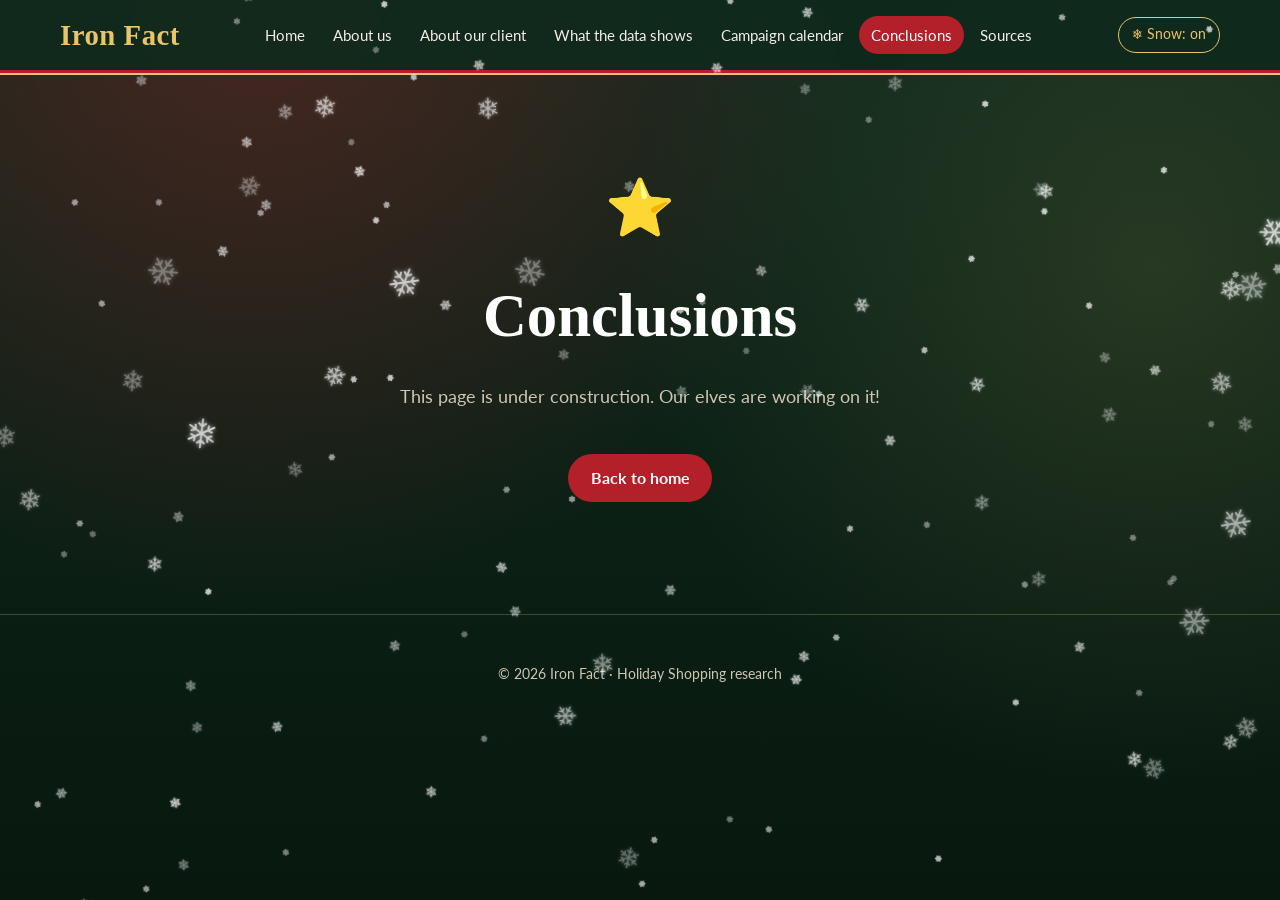
==== website/conclusions.html @ ef0b610b "Update holiday analysis and datasets" ====
<!DOCTYPE html>
<html lang="en">
<head>
  <meta charset="UTF-8">
  <meta name="viewport" content="width=device-width, initial-scale=1.0">
  <title>Conclusions | Iron Fact</title>
  <link rel="preconnect" href="https://fonts.googleapis.com">
  <link rel="preconnect" href="https://fonts.gstatic.com" crossorigin>
  <link href="https://fonts.googleapis.com/css2?family=Lato:wght@300;400;700&family=Mountains+of+Christmas:wght@700&display=swap" rel="stylesheet">
  <link rel="stylesheet" href="css/style.css">
  <script src="js/snow.js" defer></script>
</head>
<body>
  <header class="site-header">
    <div class="header-inner">
      <a class="brand" href="index.html">Iron Fact</a>
      <nav class="main-nav" aria-label="Main">
        <ul>
          <li><a href="index.html">Home</a></li>
          <li><a href="about-us.html">About us</a></li>
          <li><a href="about-client.html">About our client</a></li>
          <li><a href="data.html">What the data shows</a></li>
          <li><a href="calendar.html">Campaign calendar</a></li>
          <li><a href="conclusions.html" aria-current="page">Conclusions</a></li>
          <li><a href="sources.html">Sources</a></li>
        </ul>
      </nav>
      <button type="button" class="snow-toggle" data-snow-toggle aria-pressed="true">❄ Snow: on</button>
    </div>
  </header>

  <main>
    <section class="construction">
      <span class="badge" aria-hidden="true">⭐</span>
      <h1>Conclusions</h1>
      <p>This page is under construction. Our elves are working on it!</p>
      <a class="btn" href="index.html">Back to home</a>
    </section>
  </main>

  <footer class="site-footer">
    <p>&copy; 2026 Iron Fact &middot; Holiday Shopping research</p>
  </footer>
</body>
</html>
---- website/css/style.css ----
:root {
  --green-dark: #0f2a1d;
  --green: #1b4d33;
  --red: #b3202a;
  --red-dark: #7d1219;
  --gold: #e8c46a;
  --cream: #fbf6ec;
  --text: #f4efe4;
  --muted: #cfc6b4;
  --radius: 14px;
}

* {
  box-sizing: border-box;
}

html,
body {
  margin: 0;
}

body {
  font-family: "Lato", system-ui, -apple-system, "Segoe UI", sans-serif;
  color: var(--text);
  background:
    radial-gradient(circle at 20% 0%, rgba(179, 32, 42, 0.35), transparent 45%),
    radial-gradient(circle at 90% 30%, rgba(232, 196, 106, 0.12), transparent 40%),
    linear-gradient(180deg, var(--green-dark) 0%, #08180f 100%);
  background-attachment: fixed;
  min-height: 100vh;
  line-height: 1.6;
}

a {
  color: var(--gold);
}

/* Snow overlay: above everything, never blocks interaction */
#snow-overlay {
  position: fixed;
  inset: 0;
  width: 100vw;
  height: 100vh;
  margin: 0;
  padding: 0;
  border: 0;
  background: transparent;
  overflow: hidden;
  pointer-events: none;
  z-index: 2147483647;
}

#snow-overlay::backdrop {
  display: none;
}

/* Header */
.site-header {
  position: sticky;
  top: 0;
  z-index: 100;
  background: rgba(15, 42, 29, 0.92);
  backdrop-filter: blur(6px);
  border-bottom: 3px solid var(--red);
  box-shadow: 0 2px 0 var(--gold);
}

.header-inner {
  max-width: 1200px;
  margin: 0 auto;
  padding: 0.75rem 1.25rem;
  display: flex;
  align-items: center;
  justify-content: space-between;
  gap: 1rem;
  flex-wrap: wrap;
}

.brand {
  font-family: "Mountains of Christmas", Georgia, serif;
  font-size: 1.8rem;
  font-weight: 700;
  color: var(--gold);
  text-decoration: none;
  letter-spacing: 0.5px;
}

.main-nav ul {
  list-style: none;
  margin: 0;
  padding: 0;
  display: flex;
  flex-wrap: wrap;
  gap: 0.25rem;
}

.main-nav a {
  display: block;
  padding: 0.4rem 0.75rem;
  border-radius: 999px;
  color: var(--text);
  text-decoration: none;
  font-size: 0.95rem;
  transition: background 0.2s;
}

.main-nav a:hover,
.main-nav a:focus-visible,
.main-nav a[aria-current="page"] {
  background: var(--red);
  color: #fff;
}

.snow-toggle {
  font: inherit;
  font-size: 0.85rem;
  padding: 0.4rem 0.8rem;
  border-radius: 999px;
  border: 1px solid var(--gold);
  background: transparent;
  color: var(--gold);
  cursor: pointer;
}

.snow-toggle:hover,
.snow-toggle:focus-visible {
  background: var(--gold);
  color: var(--green-dark);
}

/* Layout */
main {
  max-width: 1200px;
  margin: 0 auto;
  padding: 2.5rem 1.25rem 4rem;
}

/* Hero */
.hero {
  display: grid;
  grid-template-columns: 1.2fr 1fr;
  gap: 3rem;
  align-items: center;
}

.eyebrow {
  text-transform: uppercase;
  letter-spacing: 3px;
  font-size: 0.85rem;
  color: var(--gold);
  margin: 0 0 0.5rem;
}

.hero h1 {
  font-family: "Mountains of Christmas", Georgia, serif;
  font-size: clamp(2.6rem, 6vw, 4.5rem);
  line-height: 1.05;
  margin: 0 0 0.75rem;
  color: #fff;
  text-shadow: 0 3px 0 var(--red-dark);
}

.hero .subtitle {
  font-size: clamp(1.2rem, 2.2vw, 1.6rem);
  font-weight: 300;
  margin: 0 0 1.75rem;
  color: var(--cream);
}

.meta {
  display: grid;
  gap: 0.75rem;
  margin: 0;
}

.meta div {
  border-left: 4px solid var(--red);
  padding-left: 0.9rem;
}

.meta dt {
  font-size: 0.8rem;
  text-transform: uppercase;
  letter-spacing: 2px;
  color: var(--gold);
}

.meta dd {
  margin: 0;
  font-size: 1.1rem;
}

.hero-figure {
  margin: 0;
  justify-self: center;
  position: relative;
  padding: 12px;
  background: linear-gradient(135deg, var(--gold), #b8913a);
  border-radius: var(--radius);
  box-shadow: 0 20px 50px rgba(0, 0, 0, 0.5);
  transform: rotate(1.5deg);
}

.hero-figure img {
  display: block;
  width: 100%;
  max-width: 420px;
  height: auto;
  border-radius: calc(var(--radius) - 6px);
}

.hero-figure::before {
  content: "";
  position: absolute;
  top: -18px;
  left: 50%;
  width: 46px;
  height: 46px;
  transform: translateX(-50%) rotate(45deg);
  background: var(--red);
  border-radius: 6px 0 6px 0;
  box-shadow: 0 4px 10px rgba(0, 0, 0, 0.4);
}

/* Brief cards */
.brief {
  display: grid;
  grid-template-columns: repeat(2, 1fr);
  gap: 1.5rem;
  margin-top: 4rem;
}

.card {
  background: rgba(251, 246, 236, 0.06);
  border: 1px solid rgba(232, 196, 106, 0.35);
  border-radius: var(--radius);
  padding: 1.75rem;
}

.card h2 {
  font-family: "Mountains of Christmas", Georgia, serif;
  font-size: 2rem;
  margin: 0 0 0.5rem;
  color: var(--gold);
}

.card p {
  margin: 0;
  font-size: 1.1rem;
}

/* Explore links */
.explore {
  margin-top: 4rem;
}

.explore h2 {
  font-family: "Mountains of Christmas", Georgia, serif;
  font-size: 2.4rem;
  text-align: center;
  margin: 0 0 1.5rem;
  color: #fff;
}

.page-links {
  list-style: none;
  padding: 0;
  margin: 0;
  display: grid;
  grid-template-columns: repeat(3, 1fr);
  gap: 1rem;
}

.page-links a {
  display: flex;
  align-items: center;
  gap: 0.75rem;
  height: 100%;
  padding: 1.25rem 1.5rem;
  border-radius: var(--radius);
  background: linear-gradient(135deg, var(--red), var(--red-dark));
  color: #fff;
  text-decoration: none;
  font-size: 1.1rem;
  font-weight: 700;
  border: 2px solid transparent;
  transition: transform 0.2s, border-color 0.2s;
}

.page-links a:nth-child(even),
.page-links li:nth-child(even) a {
  background: linear-gradient(135deg, var(--green), #123823);
}

.page-links a:hover,
.page-links a:focus-visible {
  transform: translateY(-3px);
  border-color: var(--gold);
}

.page-links .icon {
  font-size: 1.5rem;
}

/* Under construction pages */
.construction {
  text-align: center;
  max-width: 640px;
  margin: 3rem auto;
}

.construction h1 {
  font-family: "Mountains of Christmas", Georgia, serif;
  font-size: clamp(2.4rem, 6vw, 3.8rem);
  margin: 0 0 1rem;
  color: #fff;
}

.construction .badge {
  display: inline-block;
  font-size: 3.5rem;
  margin-bottom: 1rem;
}

.construction p {
  font-size: 1.15rem;
  color: var(--muted);
}

.btn {
  display: inline-block;
  margin-top: 1.5rem;
  padding: 0.7rem 1.4rem;
  border-radius: 999px;
  background: var(--red);
  color: #fff;
  text-decoration: none;
  font-weight: 700;
}

.btn:hover,
.btn:focus-visible {
  background: var(--red-dark);
}

/* About us */
.page-intro {
  max-width: 800px;
}

.page-intro h1 {
  font-family: "Mountains of Christmas", Georgia, serif;
  font-size: clamp(2.6rem, 6vw, 4.5rem);
  line-height: 1.05;
  margin: 0 0 1rem;
  color: #fff;
  text-shadow: 0 3px 0 var(--red-dark);
}

.lead {
  font-size: clamp(1.15rem, 2vw, 1.4rem);
  font-weight: 300;
  color: var(--cream);
  margin: 0;
}

.facts {
  display: grid;
  grid-template-columns: repeat(3, 1fr);
  gap: 1rem;
  margin-top: 3rem;
}

.fact {
  text-align: center;
  padding: 1.5rem 1rem;
  border-radius: var(--radius);
  background: linear-gradient(135deg, var(--red), var(--red-dark));
  border: 2px solid var(--gold);
}

.fact-value {
  display: block;
  font-family: "Mountains of Christmas", Georgia, serif;
  font-size: 2.8rem;
  line-height: 1.1;
  color: var(--gold);
}

.fact-label {
  text-transform: uppercase;
  letter-spacing: 2px;
  font-size: 0.85rem;
}

.team {
  list-style: none;
  padding: 0;
  margin: 0;
  display: grid;
  grid-template-columns: repeat(3, 1fr);
  gap: 1.5rem;
}

.team-member {
  text-align: center;
  padding: 2rem 1.5rem;
  border-radius: var(--radius);
  background: rgba(251, 246, 236, 0.06);
  border: 1px solid rgba(232, 196, 106, 0.35);
}

.avatar {
  display: inline-grid;
  place-items: center;
  width: 96px;
  height: 96px;
  border-radius: 50%;
  font-size: 3rem;
  background: var(--green);
  border: 3px solid var(--gold);
}

img.avatar {
  display: inline-block;
  object-fit: cover;
  vertical-align: top;
}

.team-member h3 {
  margin: 1rem 0 0.25rem;
  font-size: 1.25rem;
  color: #fff;
}

.role {
  margin: 0;
  color: var(--gold);
}

/* About our client */
.card-wide {
  grid-column: 1 / -1;
}

.card h3 {
  margin: 0 0 0.5rem;
  font-size: 1.3rem;
  color: var(--gold);
}

.grid-3 {
  display: grid;
  grid-template-columns: repeat(3, 1fr);
  gap: 1.5rem;
}

.hypotheses {
  list-style: none;
  counter-reset: hypothesis;
  padding: 0;
  margin: 0;
  display: grid;
  grid-template-columns: repeat(3, 1fr);
  gap: 1.5rem;
}

.hypotheses li {
  counter-increment: hypothesis;
  padding: 1.5rem;
  border-radius: var(--radius);
  background: linear-gradient(135deg, var(--red), var(--red-dark));
  border: 2px solid var(--gold);
  font-size: 1.1rem;
  font-weight: 700;
}

.hypotheses li::before {
  content: counter(hypothesis);
  display: block;
  font-family: "Mountains of Christmas", Georgia, serif;
  font-size: 2.8rem;
  line-height: 1;
  margin-bottom: 0.5rem;
  color: var(--gold);
}

/* What the data shows */
.chart-card {
  margin: 3rem 0 0;
  padding: 1.75rem;
  border-radius: var(--radius);
  background: var(--cream);
  color: #1f2a24;
  border: 3px solid var(--gold);
  box-shadow: 0 16px 40px rgba(0, 0, 0, 0.45);
}

.chart-card figcaption {
  display: flex;
  align-items: flex-start;
  gap: 1rem;
  margin-bottom: 1rem;
}

.chart-card h2 {
  margin: 0;
  font-size: clamp(1.1rem, 2vw, 1.4rem);
  line-height: 1.35;
  color: var(--green-dark);
}

.chart-number {
  flex: none;
  display: grid;
  place-items: center;
  width: 2.4rem;
  height: 2.4rem;
  border-radius: 50%;
  background: var(--red);
  color: #fff;
  font-weight: 700;
  font-size: 1.1rem;
}

.chart {
  width: 100%;
  min-height: 420px;
}

.chart-tall {
  min-height: 600px;
}

.takeaway {
  margin: 1rem 0 0;
  padding: 0.9rem 1.1rem;
  border-left: 5px solid var(--red);
  background: rgba(179, 32, 42, 0.08);
  border-radius: 0 8px 8px 0;
  font-size: 1.1rem;
  font-weight: 700;
  color: var(--green-dark);
}

@media (max-width: 600px) {
  .chart-card {
    padding: 1rem;
  }
}

/* Footer */
.site-footer {
  text-align: center;
  padding: 2rem 1rem;
  color: var(--muted);
  font-size: 0.9rem;
  border-top: 1px solid rgba(232, 196, 106, 0.25);
}

:focus-visible {
  outline: 3px solid var(--gold);
  outline-offset: 2px;
}

@media (max-width: 900px) {
  .hero {
    grid-template-columns: 1fr;
  }
  .page-links {
    grid-template-columns: repeat(2, 1fr);
  }
  .grid-3,
  .hypotheses {
    grid-template-columns: 1fr;
  }
}

@media (max-width: 600px) {
  .brief,
  .page-links,
  .facts,
  .team {
    grid-template-columns: 1fr;
  }
  .hero-figure {
    transform: none;
  }
}
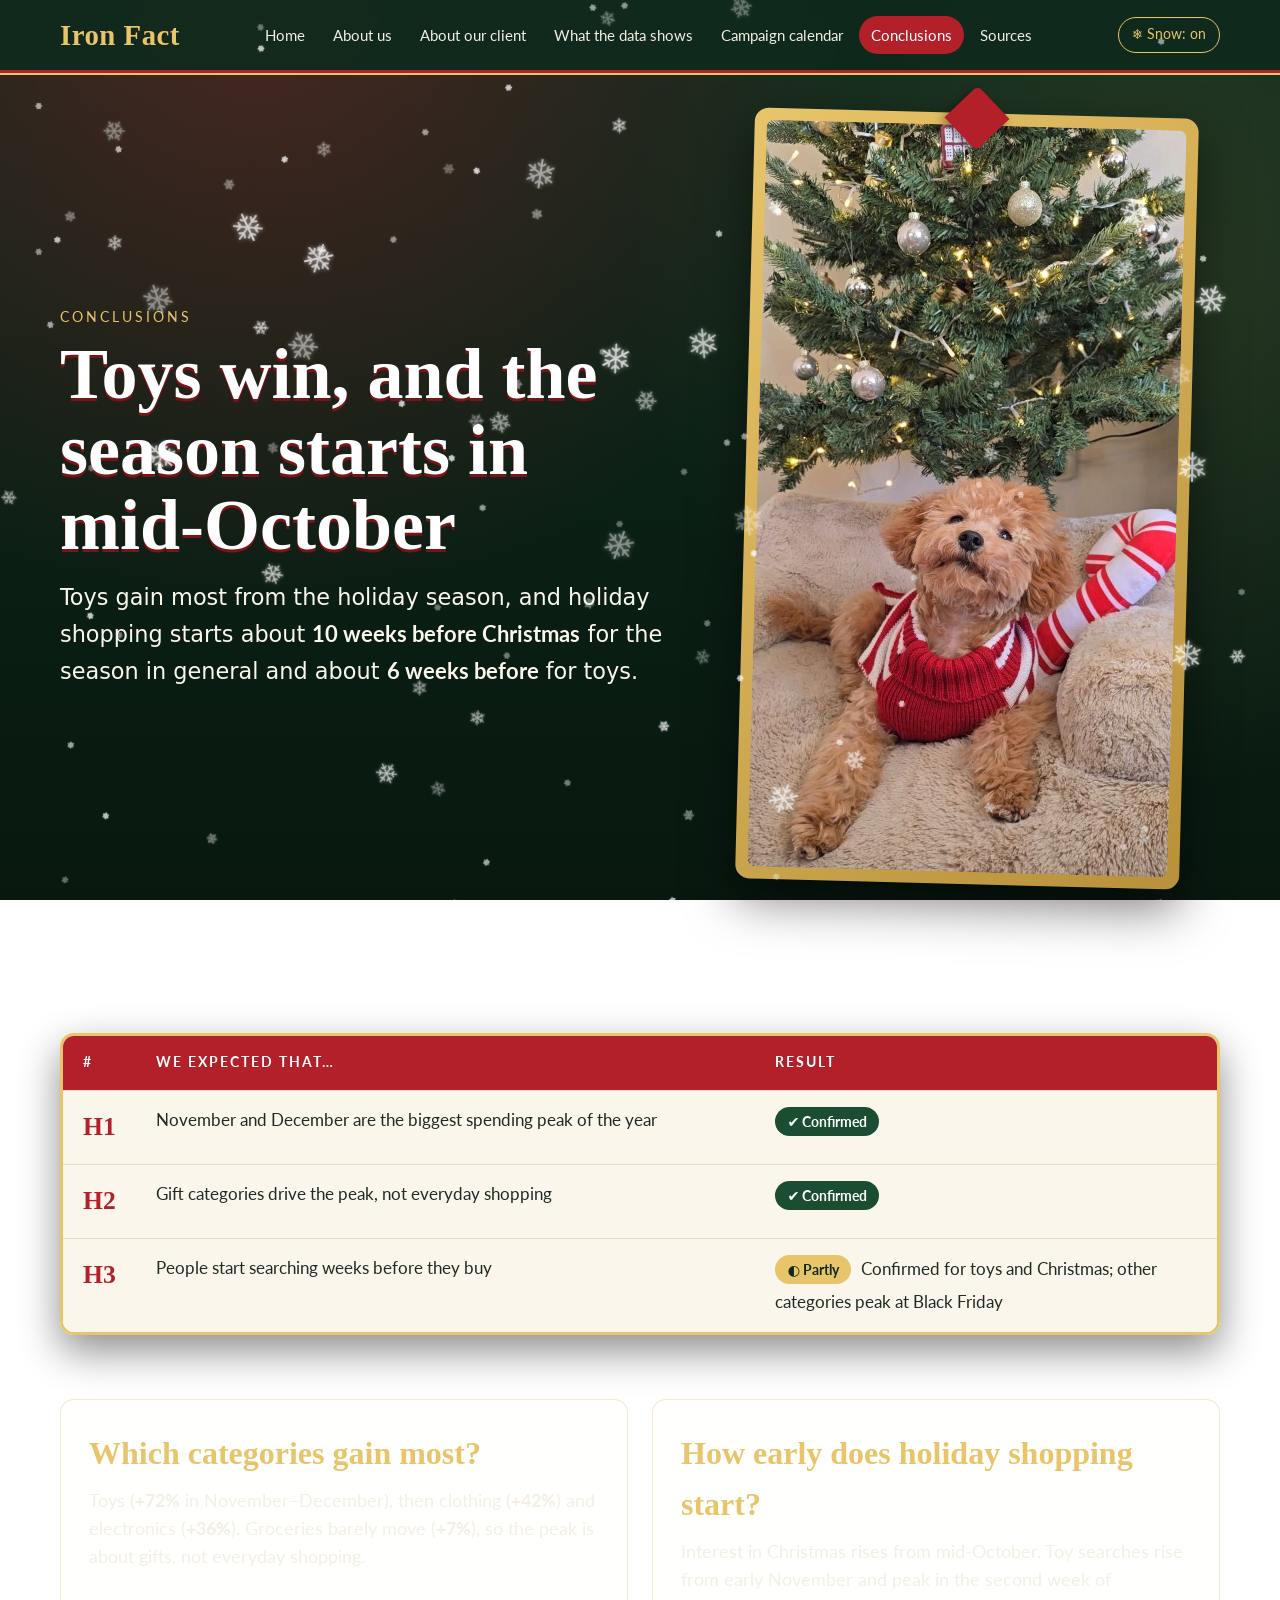
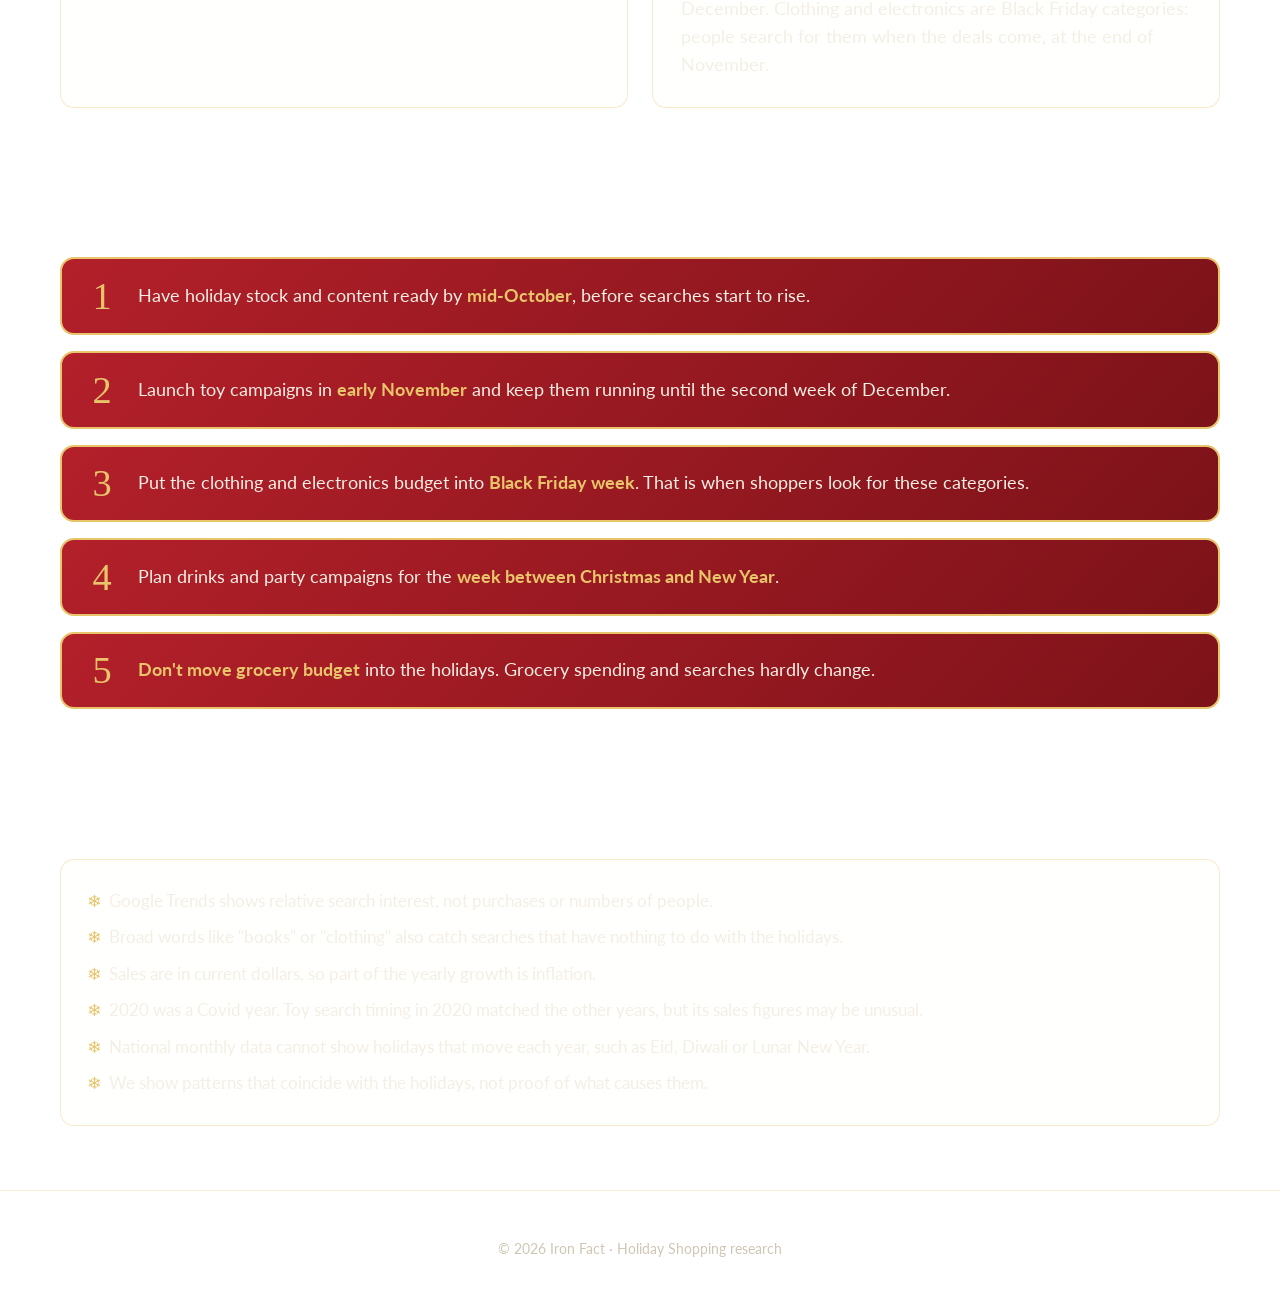
==== commit cdce5bd6: "Update holiday analysis and datasets" ====
--- a/website/conclusions.html
+++ b/website/conclusions.html
@@ -30,11 +30,83 @@
   </header>
 
   <main>
-    <section class="construction">
-      <span class="badge" aria-hidden="true">⭐</span>
-      <h1>Conclusions</h1>
-      <p>This page is under construction. Our elves are working on it!</p>
-      <a class="btn" href="index.html">Back to home</a>
+    <section class="hero">
+      <div class="page-intro">
+        <p class="eyebrow">Conclusions</p>
+        <h1>Toys win, and the season starts in mid-October</h1>
+        <p class="lead">Toys gain most from the holiday season, and holiday shopping starts about <strong>10 weeks before Christmas</strong> for the season in general and about <strong>6 weeks before</strong> for toys.</p>
+      </div>
+      <figure class="hero-figure">
+        <img src="images/IMG_6315.jpg" alt="A fluffy apricot puppy in a red and white striped sweater lying on a cushion under a decorated Christmas tree, next to a candy cane toy" width="720" height="1280">
+      </figure>
+    </section>
+
+    <section class="explore">
+      <h2>Our three hypotheses</h2>
+      <div class="table-wrap">
+        <table class="hypothesis-table">
+          <thead>
+            <tr>
+              <th scope="col">#</th>
+              <th scope="col">We expected that…</th>
+              <th scope="col">Result</th>
+            </tr>
+          </thead>
+          <tbody>
+            <tr>
+              <th scope="row">H1</th>
+              <td>November and December are the biggest spending peak of the year</td>
+              <td><span class="result result-yes">✔ Confirmed</span></td>
+            </tr>
+            <tr>
+              <th scope="row">H2</th>
+              <td>Gift categories drive the peak, not everyday shopping</td>
+              <td><span class="result result-yes">✔ Confirmed</span></td>
+            </tr>
+            <tr>
+              <th scope="row">H3</th>
+              <td>People start searching weeks before they buy</td>
+              <td><span class="result result-partial">◐ Partly</span> Confirmed for toys and Christmas; other categories peak at Black Friday</td>
+            </tr>
+          </tbody>
+        </table>
+      </div>
+    </section>
+
+    <section class="brief" aria-label="Answers to the business question">
+      <article class="card">
+        <h2>Which categories gain most?</h2>
+        <p>Toys (<strong>+72%</strong> in November–December), then clothing (<strong>+42%</strong>) and electronics (<strong>+36%</strong>). Groceries barely move (<strong>+7%</strong>), so the peak is about gifts, not everyday shopping.</p>
+      </article>
+      <article class="card">
+        <h2>How early does holiday shopping start?</h2>
+        <p>Interest in Christmas rises from mid-October. Toy searches rise from early November and peak in the second week of December. Clothing and electronics are Black Friday categories: people search for them when the deals come, at the end of November.</p>
+      </article>
+    </section>
+
+    <section class="explore">
+      <h2>Our recommendations</h2>
+      <ol class="recommendations">
+        <li><span>Have holiday stock and content ready by <strong>mid-October</strong>, before searches start to rise.</span></li>
+        <li><span>Launch toy campaigns in <strong>early November</strong> and keep them running until the second week of December.</span></li>
+        <li><span>Put the clothing and electronics budget into <strong>Black Friday week</strong>. That is when shoppers look for these categories.</span></li>
+        <li><span>Plan drinks and party campaigns for the <strong>week between Christmas and New Year</strong>.</span></li>
+        <li><span><strong>Don't move grocery budget</strong> into the holidays. Grocery spending and searches hardly change.</span></li>
+      </ol>
+    </section>
+
+    <section class="explore">
+      <h2>Limitations</h2>
+      <article class="card limitations">
+        <ul>
+          <li>Google Trends shows relative search interest, not purchases or numbers of people.</li>
+          <li>Broad words like "books" or "clothing" also catch searches that have nothing to do with the holidays.</li>
+          <li>Sales are in current dollars, so part of the yearly growth is inflation.</li>
+          <li>2020 was a Covid year. Toy search timing in 2020 matched the other years, but its sales figures may be unusual.</li>
+          <li>National monthly data cannot show holidays that move each year, such as Eid, Diwali or Lunar New Year.</li>
+          <li>We show patterns that coincide with the holidays, not proof of what causes them.</li>
+        </ul>
+      </article>
     </section>
   </main>
 
--- a/website/css/style.css
+++ b/website/css/style.css
@@ -549,6 +549,197 @@
   }
 }
 
+/* Conclusions */
+.table-wrap {
+  overflow-x: auto;
+  border-radius: var(--radius);
+  border: 3px solid var(--gold);
+  box-shadow: 0 16px 40px rgba(0, 0, 0, 0.45);
+}
+
+.hypothesis-table {
+  width: 100%;
+  border-collapse: collapse;
+  background: var(--cream);
+  color: #1f2a24;
+  font-size: 1.05rem;
+}
+
+.hypothesis-table th,
+.hypothesis-table td {
+  padding: 1rem 1.25rem;
+  text-align: left;
+  vertical-align: top;
+  border-bottom: 1px solid #e6dcc8;
+}
+
+.hypothesis-table thead th {
+  background: var(--red);
+  color: #fff;
+  font-size: 0.85rem;
+  text-transform: uppercase;
+  letter-spacing: 2px;
+}
+
+.hypothesis-table tbody th {
+  font-family: "Mountains of Christmas", Georgia, serif;
+  font-size: 1.6rem;
+  color: var(--red);
+  width: 4rem;
+}
+
+.hypothesis-table tbody tr:last-child > * {
+  border-bottom: 0;
+}
+
+.hypothesis-table td:last-child {
+  width: 40%;
+}
+
+.result {
+  display: inline-block;
+  margin: 0 0.4rem 0.3rem 0;
+  padding: 0.2rem 0.75rem;
+  border-radius: 999px;
+  font-size: 0.9rem;
+  font-weight: 700;
+  white-space: nowrap;
+}
+
+.result-yes {
+  background: var(--green);
+  color: #fff;
+}
+
+.result-partial {
+  background: var(--gold);
+  color: var(--green-dark);
+}
+
+.recommendations {
+  list-style: none;
+  counter-reset: rec;
+  padding: 0;
+  margin: 0;
+  display: grid;
+  gap: 1rem;
+}
+
+.recommendations li {
+  counter-increment: rec;
+  display: flex;
+  align-items: center;
+  gap: 1.25rem;
+  padding: 1.1rem 1.5rem;
+  border-radius: var(--radius);
+  background: linear-gradient(135deg, var(--red), var(--red-dark));
+  border: 2px solid var(--gold);
+  font-size: 1.1rem;
+}
+
+.recommendations li::before {
+  content: counter(rec);
+  flex: none;
+  font-family: "Mountains of Christmas", Georgia, serif;
+  font-size: 2.4rem;
+  line-height: 1;
+  color: var(--gold);
+  width: 2rem;
+  text-align: center;
+}
+
+.recommendations strong {
+  color: var(--gold);
+}
+
+.limitations ul {
+  margin: 0;
+  padding-left: 1.25rem;
+  display: grid;
+  gap: 0.6rem;
+  font-size: 1.05rem;
+}
+
+.limitations li::marker {
+  content: "❄  ";
+  color: var(--gold);
+}
+
+/* Sources */
+.sources {
+  display: grid;
+  grid-template-columns: repeat(2, 1fr);
+  gap: 1.5rem;
+  margin-top: 3rem;
+}
+
+.source-card {
+  display: flex;
+  flex-direction: column;
+  gap: 0.75rem;
+}
+
+.source-card p {
+  font-size: 1.05rem;
+}
+
+.source-tag {
+  align-self: flex-start;
+  padding: 0.15rem 0.7rem;
+  border-radius: 999px;
+  background: var(--red);
+  color: #fff;
+  font-size: 0.75rem;
+  font-weight: 700;
+  text-transform: uppercase;
+  letter-spacing: 1.5px;
+}
+
+.source-links {
+  list-style: none;
+  margin: 0;
+  padding: 0;
+  display: grid;
+  gap: 0.4rem;
+}
+
+.source-links li::before {
+  content: "❄ ";
+  color: var(--gold);
+}
+
+.source-links a {
+  color: var(--cream);
+  text-decoration-color: var(--gold);
+  text-underline-offset: 3px;
+}
+
+.source-links a:hover,
+.source-links a:focus-visible {
+  color: var(--gold);
+}
+
+.source-links span,
+.source-links code {
+  font-family: ui-monospace, Menlo, monospace;
+  font-size: 0.85rem;
+  color: var(--gold);
+}
+
+.source-card .used-in {
+  margin-top: auto;
+  padding-top: 0.75rem;
+  border-top: 1px dashed rgba(232, 196, 106, 0.4);
+  font-size: 0.9rem;
+  color: var(--muted);
+}
+
+@media (max-width: 900px) {
+  .sources {
+    grid-template-columns: 1fr;
+  }
+}
+
 /* Footer */
 .site-footer {
   text-align: center;
